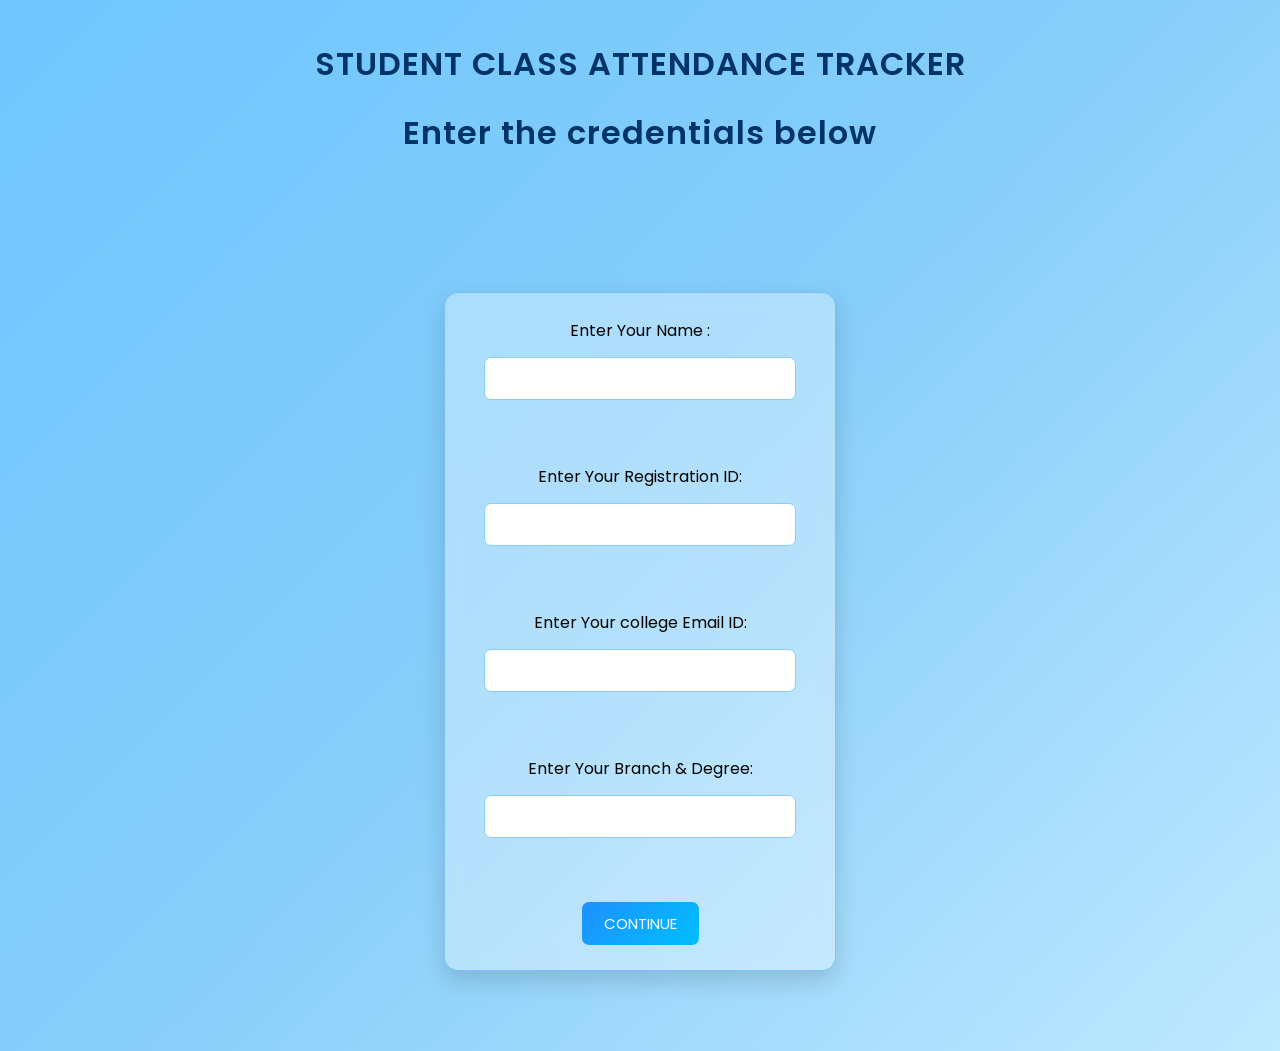
==== index.html @ 552b78e3 "Add files via upload" ====
<html>
    <head>
        <title>ATTENDENCE</title>
        <link rel = "stylesheet" href="styleForm.css">
        <link href="https://fonts.googleapis.com/css2?family=Poppins:wght@300;400;500;600&display=swap" rel="stylesheet">
        <center> <h1>STUDENT CLASS ATTENDANCE TRACKER</h1></center>
    </head>


    <body> <h1>Enter the credentials below </h1> <br> <br><br>


    <form>
        Enter Your Name :<input type="text"><br> <br>
        Enter Your Registration ID: <input type="text"><br> <br>
        Enter Your college Email ID: <input type="text"><br> <br>
        Enter Your Branch & Degree: <input type="text"><br> <br>
           
        <a href="C:\Users\VJTI-013\Desktop\81\log.html">
            <button type="button"> CONTINUE </button>
        </a>
       
    </form>
</body>
</html>
---- styleForm.css ----
body {
    background: linear-gradient(135deg, #6ec6ff, #87cefa, #bfe9ff);
    font-family: 'Poppins', sans-serif;
    text-align: center;
    margin: 0;
    padding: 40px 20px;
}


h1 {
    color: #003366;
    margin-bottom: 20px;
    letter-spacing: 1px;
    font-weight: 600;
}


form {
    background: rgba(255,255,255,0.35);
    backdrop-filter: blur(8px);
    margin: 40px auto;
    width: 340px;
    padding: 25px;
    border-radius: 14px;
    border: 1px solid rgba(30,144,255,0.4);
    box-shadow: 0 10px 25px rgba(0,0,0,0.15);
}


input, textarea {
    font-family: 'Poppins', sans-serif;
    display: block;
    margin: 14px auto;
    width: 92%;
    padding: 10px;
    border-radius: 7px;
    border: 1px solid #87cefa;
    font-size: 14px;
    transition: all 0.25s ease;
}

input:focus, textarea:focus {
    border-color: #1e90ff;
    box-shadow: 0 0 6px rgba(30,144,255,0.5);
    outline: none;
}


button {
    font-family: 'Poppins', sans-serif;
    background: linear-gradient(135deg, #1e90ff, #00bfff);
    color: white;
    border: none;
    border-radius: 7px;
    padding: 10px 22px;
    font-size: 15px;
    cursor: pointer;
    transition: all 0.3s ease;
}


button:hover {
    background: linear-gradient(135deg, #00bfff, #87cefa);
    transform: translateY(-2px) scale(1.05);
    color: #003366;
}
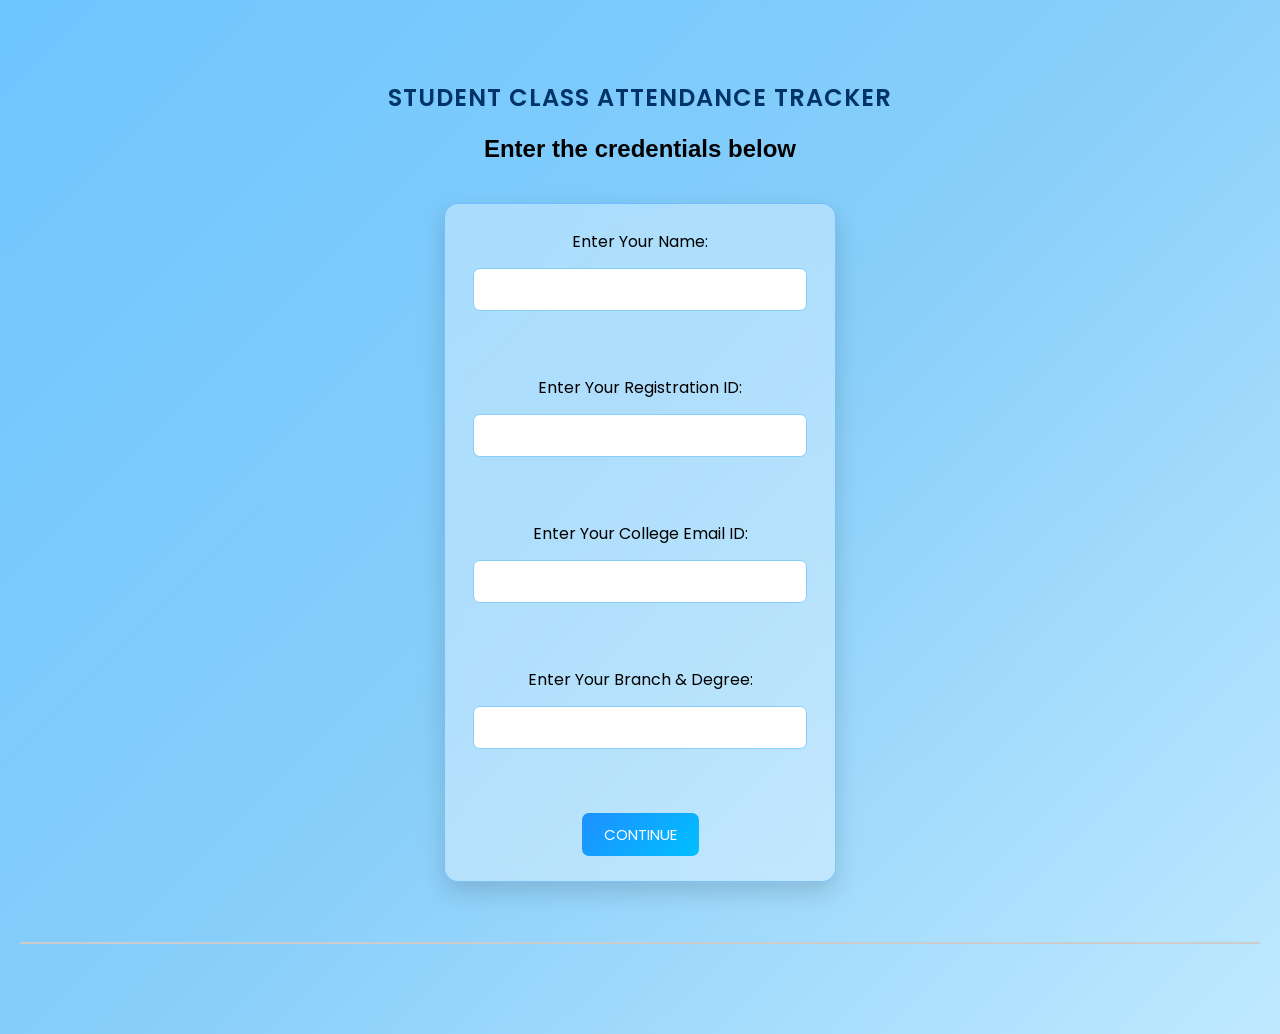
==== commit 13e9ac08: "Add files via upload" ====
--- a/index.html
+++ b/index.html
@@ -1,25 +1,178 @@
-<html>
-    <head>
-        <title>ATTENDENCE</title>
-        <link rel = "stylesheet" href="styleForm.css">
-        <link href="https://fonts.googleapis.com/css2?family=Poppins:wght@300;400;500;600&display=swap" rel="stylesheet">
-        <center> <h1>STUDENT CLASS ATTENDANCE TRACKER</h1></center>
-    </head>
+<!DOCTYPE html>
+<html lang="en">
+<head>
+    <meta charset="UTF-8">
+    <title>ATTENDANCE TRACKER</title>
+    <link rel="stylesheet" href="styleForm.css">
+    <link href="https://fonts.googleapis.com/css2?family=Poppins:wght@300;400;500;600&display=swap" rel="stylesheet">
+    <style>
+        /* Optional: minor spacing between sections */
+        section {
+            margin-bottom: 50px;
+            padding: 20px;
+            border-bottom: 2px solid #ccc;
+        }
+    </style>
+</head>
+<body>
 
+    <!-- ===== Section 1: Student Details ===== -->
+    <section id="details">
+        <center><h1>STUDENT CLASS ATTENDANCE TRACKER</h1></center>
+        <h2>Enter the credentials below</h2>
+        <form id="detailsForm">
+            Enter Your Name: <input type="text" id="student_name"><br><br>
+            Enter Your Registration ID: <input type="text" id="reg_id"><br><br>
+            Enter Your College Email ID: <input type="text" id="email"><br><br>
+            Enter Your Branch & Degree: <input type="text" id="branch"><br><br>
+            <button type="button" onclick="showLog()">CONTINUE</button>
+        </form>
+    </section>
 
-    <body> <h1>Enter the credentials below </h1> <br> <br><br>
+    <!-- ===== Section 2: Attendance Log ===== -->
+    <section id="log" style="display:none;">
+        <center><h1>ATTENDANCE LOG</h1>
+        <table>
+            <tr>
+                <th>SUBJECT</th>
+                <th>PRESENT</th>
+                <th>ABSENT</th>
+            </tr>
+            <tr>
+                <td>MATHS</td>
+                <td><input type="radio" name="math" value="present"></td>
+                <td><input type="radio" name="math" value="absent"></td>
+            </tr>
+            <tr>
+                <td>PHYSICS</td>
+                <td><input type="radio" name="physics" value="present"></td>
+                <td><input type="radio" name="physics" value="absent"></td>
+            </tr>
+            <tr>
+                <td>EG</td>
+                <td><input type="radio" name="eg" value="present"></td>
+                <td><input type="radio" name="eg" value="absent"></td>
+            </tr>
+            <tr>
+                <td>DS</td>
+                <td><input type="radio" name="ds" value="present"></td>
+                <td><input type="radio" name="ds" value="absent"></td>
+            </tr>
+            <tr>
+                <td>CO</td>
+                <td><input type="radio" name="co" value="present"></td>
+                <td><input type="radio" name="co" value="absent"></td>
+            </tr>
+            <tr>
+                <td>DTI</td>
+                <td><input type="radio" name="dti" value="present"></td>
+                <td><input type="radio" name="dti" value="absent"></td>
+            </tr>
+        </table>
+        <br>
+        <button type="button" onclick="showPercentage()">SAVE ATTENDENCE & CONTINUE</button>
+        
+        </center>
+    </section>
 
+    <!-- ===== Section 3: Attendance Percentage ===== -->
+    <section id="percentage" style="display:none;">
+        <h1>ATTENDANCE PERCENTAGE CALCULATOR</h1>
+        <center>
+        <table>
+            <tr>
+                <th>Subject</th>
+                <th>Total Classes</th>
+                <th>Attended</th>
+                <th>Attendance %</th>
+                <th>Status</th>
+            </tr>
+            <tr>
+                <td>MATHS</td>
+                <td><input type="number" id="total_maths" value="0"></td>
+                <td><input type="number" id="attended_maths" value="0"></td>
+                <td id="percent_maths">0%</td>
+                <td id="status_maths"></td>
+            </tr>
+            <tr>
+                <td>PHYSICS</td>
+                <td><input type="number" id="total_physics" value="0"></td>
+                <td><input type="number" id="attended_physics" value="0"></td>
+                <td id="percent_physics">0%</td>
+                <td id="status_physics"></td>
+            </tr>
+            <tr>
+                <td>EG</td>
+                <td><input type="number" id="total_eg" value="0"></td>
+                <td><input type="number" id="attended_eg" value="0"></td>
+                <td id="percent_eg">0%</td>
+                <td id="status_eg"></td>
+            </tr>
+            <tr>
+                <td>DS</td>
+                <td><input type="number" id="total_ds" value="0"></td>
+                <td><input type="number" id="attended_ds" value="0"></td>
+                <td id="percent_ds">0%</td>
+                <td id="status_ds"></td>
+            </tr>
+            <tr>
+                <td>CO</td>
+                <td><input type="number" id="total_co" value="0"></td>
+                <td><input type="number" id="attended_co" value="0"></td>
+                <td id="percent_co">0%</td>
+                <td id="status_co"></td>
+            </tr>
+            <tr>
+                <td>DTI</td>
+                <td><input type="number" id="total_dti" value="0"></td>
+                <td><input type="number" id="attended_dti" value="0"></td>
+                <td id="percent_dti">0%</td>
+                <td id="status_dti"></td>
+            </tr>
+        </table>
+        </center>
+        <br>
+        <button onclick="calculate()">Calculate Attendance</button>
+    </section>
 
-    <form>
-        Enter Your Name :<input type="text"><br> <br>
-        Enter Your Registration ID: <input type="text"><br> <br>
-        Enter Your college Email ID: <input type="text"><br> <br>
-        Enter Your Branch & Degree: <input type="text"><br> <br>
-           
-        <a href="C:\Users\VJTI-013\Desktop\81\log.html">
-            <button type="button"> CONTINUE </button>
-        </a>
-       
-    </form>
+    <!-- ===== JavaScript to Navigate Sections & Calculate ===== -->
+    <script>
+        function showLog() {
+            document.getElementById('details').style.display = 'none';
+            document.getElementById('log').style.display = 'block';
+        }
+
+        function showPercentage() {
+            document.getElementById('log').style.display = 'none';
+            document.getElementById('percentage').style.display = 'block';
+        }
+
+        function calculate() {
+            const subjects = ["maths","physics","eg","ds","co","dti"];
+            subjects.forEach(sub => {
+                let total = parseInt(document.getElementById("total_" + sub).value) || 0;
+                let attended = parseInt(document.getElementById("attended_" + sub).value) || 0;
+                let percent = total === 0 ? 0 : Math.round((attended / total) * 100);
+
+                let percentCell = document.getElementById("percent_" + sub);
+                let statusCell = document.getElementById("status_" + sub);
+
+                percentCell.innerText = percent + "%";
+
+                if (percent >= 75) {
+                    percentCell.className = "good";
+                    let skip = Math.floor((attended / 0.75) - total);
+                    statusCell.innerText = "Can skip " + skip + " classes";
+                    statusCell.className = "good";
+                } else {
+                    percentCell.className = "bad";
+                    let need = Math.ceil((0.75 * total - attended) / (1 - 0.75));
+                    statusCell.innerText = "Attend next " + need + " classes";
+                    statusCell.className = "bad";
+                }
+            });
+        }
+    </script>
+
 </body>
-</html>
+</html>
--- a/styleForm.css
+++ b/styleForm.css
@@ -6,14 +6,12 @@
     padding: 40px 20px;
 }
 
-
 h1 {
     color: #003366;
     margin-bottom: 20px;
     letter-spacing: 1px;
     font-weight: 600;
 }
-
 
 form {
     background: rgba(255,255,255,0.35);
@@ -25,7 +23,6 @@
     border: 1px solid rgba(30,144,255,0.4);
     box-shadow: 0 10px 25px rgba(0,0,0,0.15);
 }
-
 
 input, textarea {
     font-family: 'Poppins', sans-serif;
@@ -45,7 +42,6 @@
     outline: none;
 }
 
-
 button {
     font-family: 'Poppins', sans-serif;
     background: linear-gradient(135deg, #1e90ff, #00bfff);
@@ -58,9 +54,19 @@
     transition: all 0.3s ease;
 }
 
-
 button:hover {
     background: linear-gradient(135deg, #00bfff, #87cefa);
     transform: translateY(-2px) scale(1.05);
     color: #003366;
+}
+
+/* Added green/red text styles for attendance status */
+.good {
+    color: green;
+    font-weight: bold;
+}
+
+.bad {
+    color: red;
+    font-weight: bold;
 }
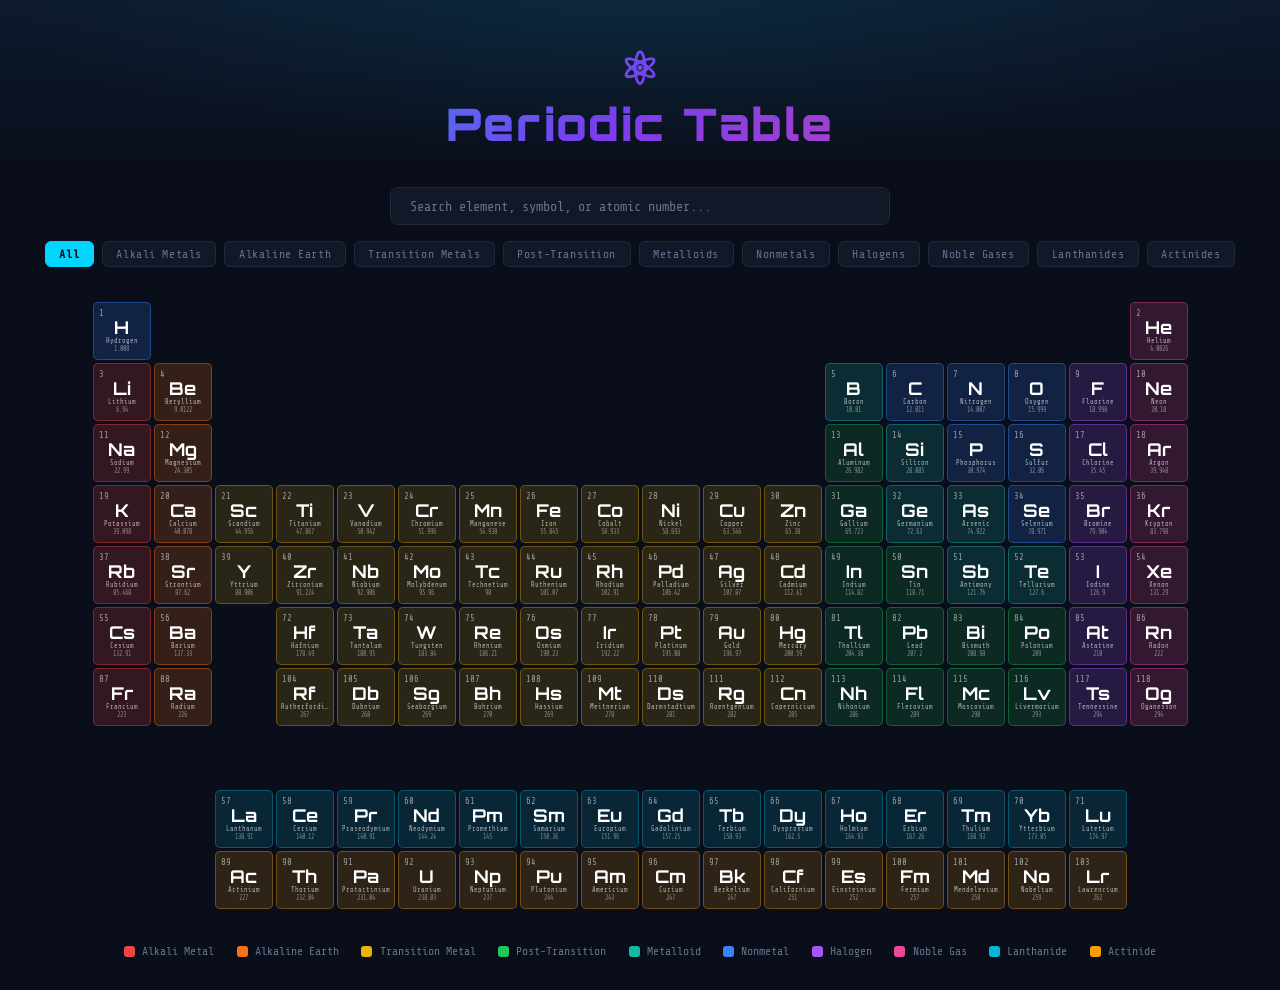
==== commit 1daeb09c: "Add files via upload" ====
--- a/index.html
+++ b/index.html
@@ -1,178 +1,73 @@
-<!DOCTYPE html>
-<html lang="en">
-<head>
-    <meta charset="UTF-8">
-    <title>ATTENDANCE TRACKER</title>
-    <link rel="stylesheet" href="styleForm.css">
-    <link href="https://fonts.googleapis.com/css2?family=Poppins:wght@300;400;500;600&display=swap" rel="stylesheet">
-    <style>
-        /* Optional: minor spacing between sections */
-        section {
-            margin-bottom: 50px;
-            padding: 20px;
-            border-bottom: 2px solid #ccc;
-        }
-    </style>
-</head>
-<body>
-
-    <!-- ===== Section 1: Student Details ===== -->
-    <section id="details">
-        <center><h1>STUDENT CLASS ATTENDANCE TRACKER</h1></center>
-        <h2>Enter the credentials below</h2>
-        <form id="detailsForm">
-            Enter Your Name: <input type="text" id="student_name"><br><br>
-            Enter Your Registration ID: <input type="text" id="reg_id"><br><br>
-            Enter Your College Email ID: <input type="text" id="email"><br><br>
-            Enter Your Branch & Degree: <input type="text" id="branch"><br><br>
-            <button type="button" onclick="showLog()">CONTINUE</button>
-        </form>
-    </section>
-
-    <!-- ===== Section 2: Attendance Log ===== -->
-    <section id="log" style="display:none;">
-        <center><h1>ATTENDANCE LOG</h1>
-        <table>
-            <tr>
-                <th>SUBJECT</th>
-                <th>PRESENT</th>
-                <th>ABSENT</th>
-            </tr>
-            <tr>
-                <td>MATHS</td>
-                <td><input type="radio" name="math" value="present"></td>
-                <td><input type="radio" name="math" value="absent"></td>
-            </tr>
-            <tr>
-                <td>PHYSICS</td>
-                <td><input type="radio" name="physics" value="present"></td>
-                <td><input type="radio" name="physics" value="absent"></td>
-            </tr>
-            <tr>
-                <td>EG</td>
-                <td><input type="radio" name="eg" value="present"></td>
-                <td><input type="radio" name="eg" value="absent"></td>
-            </tr>
-            <tr>
-                <td>DS</td>
-                <td><input type="radio" name="ds" value="present"></td>
-                <td><input type="radio" name="ds" value="absent"></td>
-            </tr>
-            <tr>
-                <td>CO</td>
-                <td><input type="radio" name="co" value="present"></td>
-                <td><input type="radio" name="co" value="absent"></td>
-            </tr>
-            <tr>
-                <td>DTI</td>
-                <td><input type="radio" name="dti" value="present"></td>
-                <td><input type="radio" name="dti" value="absent"></td>
-            </tr>
-        </table>
-        <br>
-        <button type="button" onclick="showPercentage()">SAVE ATTENDENCE & CONTINUE</button>
-        
-        </center>
-    </section>
-
-    <!-- ===== Section 3: Attendance Percentage ===== -->
-    <section id="percentage" style="display:none;">
-        <h1>ATTENDANCE PERCENTAGE CALCULATOR</h1>
-        <center>
-        <table>
-            <tr>
-                <th>Subject</th>
-                <th>Total Classes</th>
-                <th>Attended</th>
-                <th>Attendance %</th>
-                <th>Status</th>
-            </tr>
-            <tr>
-                <td>MATHS</td>
-                <td><input type="number" id="total_maths" value="0"></td>
-                <td><input type="number" id="attended_maths" value="0"></td>
-                <td id="percent_maths">0%</td>
-                <td id="status_maths"></td>
-            </tr>
-            <tr>
-                <td>PHYSICS</td>
-                <td><input type="number" id="total_physics" value="0"></td>
-                <td><input type="number" id="attended_physics" value="0"></td>
-                <td id="percent_physics">0%</td>
-                <td id="status_physics"></td>
-            </tr>
-            <tr>
-                <td>EG</td>
-                <td><input type="number" id="total_eg" value="0"></td>
-                <td><input type="number" id="attended_eg" value="0"></td>
-                <td id="percent_eg">0%</td>
-                <td id="status_eg"></td>
-            </tr>
-            <tr>
-                <td>DS</td>
-                <td><input type="number" id="total_ds" value="0"></td>
-                <td><input type="number" id="attended_ds" value="0"></td>
-                <td id="percent_ds">0%</td>
-                <td id="status_ds"></td>
-            </tr>
-            <tr>
-                <td>CO</td>
-                <td><input type="number" id="total_co" value="0"></td>
-                <td><input type="number" id="attended_co" value="0"></td>
-                <td id="percent_co">0%</td>
-                <td id="status_co"></td>
-            </tr>
-            <tr>
-                <td>DTI</td>
-                <td><input type="number" id="total_dti" value="0"></td>
-                <td><input type="number" id="attended_dti" value="0"></td>
-                <td id="percent_dti">0%</td>
-                <td id="status_dti"></td>
-            </tr>
-        </table>
-        </center>
-        <br>
-        <button onclick="calculate()">Calculate Attendance</button>
-    </section>
-
-    <!-- ===== JavaScript to Navigate Sections & Calculate ===== -->
-    <script>
-        function showLog() {
-            document.getElementById('details').style.display = 'none';
-            document.getElementById('log').style.display = 'block';
-        }
-
-        function showPercentage() {
-            document.getElementById('log').style.display = 'none';
-            document.getElementById('percentage').style.display = 'block';
-        }
-
-        function calculate() {
-            const subjects = ["maths","physics","eg","ds","co","dti"];
-            subjects.forEach(sub => {
-                let total = parseInt(document.getElementById("total_" + sub).value) || 0;
-                let attended = parseInt(document.getElementById("attended_" + sub).value) || 0;
-                let percent = total === 0 ? 0 : Math.round((attended / total) * 100);
-
-                let percentCell = document.getElementById("percent_" + sub);
-                let statusCell = document.getElementById("status_" + sub);
-
-                percentCell.innerText = percent + "%";
-
-                if (percent >= 75) {
-                    percentCell.className = "good";
-                    let skip = Math.floor((attended / 0.75) - total);
-                    statusCell.innerText = "Can skip " + skip + " classes";
-                    statusCell.className = "good";
-                } else {
-                    percentCell.className = "bad";
-                    let need = Math.ceil((0.75 * total - attended) / (1 - 0.75));
-                    statusCell.innerText = "Attend next " + need + " classes";
-                    statusCell.className = "bad";
-                }
-            });
-        }
-    </script>
-
-</body>
-</html>+<!DOCTYPE html>
+<html lang="en">
+<head>
+  <meta charset="UTF-8" />
+  <meta name="viewport" content="width=device-width, initial-scale=1.0"/>
+  <title>Interactive Periodic Table of Elements</title>
+  <link rel="stylesheet" href="styles.css" />
+  <link href="https://fonts.googleapis.com/css2?family=Orbitron:wght@400;700;900&family=Share+Tech+Mono&display=swap" rel="stylesheet"/>
+</head>
+<body>
+
+  <header>
+    <h1>⚛ <center>Periodic Table</center> </h1>
+    
+  </header>
+
+  <div class="controls">
+    <input type="text" id="searchInput" placeholder="Search element, symbol, or atomic number..." />
+    <div class="filter-buttons">
+      <button class="filter-btn active" data-filter="all">All</button>
+      <button class="filter-btn" data-filter="alkali-metal">Alkali Metals</button>
+      <button class="filter-btn" data-filter="alkaline-earth">Alkaline Earth</button>
+      <button class="filter-btn" data-filter="transition-metal">Transition Metals</button>
+      <button class="filter-btn" data-filter="post-transition">Post-Transition</button>
+      <button class="filter-btn" data-filter="metalloid">Metalloids</button>
+      <button class="filter-btn" data-filter="nonmetal">Nonmetals</button>
+      <button class="filter-btn" data-filter="halogen">Halogens</button>
+      <button class="filter-btn" data-filter="noble-gas">Noble Gases</button>
+      <button class="filter-btn" data-filter="lanthanide">Lanthanides</button>
+      <button class="filter-btn" data-filter="actinide">Actinides</button>
+    </div>
+  </div>
+
+  <div class="table-wrapper">
+    <div class="periodic-grid" id="periodicGrid"></div>
+  </div>
+
+  <div class="legend">
+    <div class="legend-item"><span class="dot alkali-metal"></span>Alkali Metal</div>
+    <div class="legend-item"><span class="dot alkaline-earth"></span>Alkaline Earth</div>
+    <div class="legend-item"><span class="dot transition-metal"></span>Transition Metal</div>
+    <div class="legend-item"><span class="dot post-transition"></span>Post-Transition</div>
+    <div class="legend-item"><span class="dot metalloid"></span>Metalloid</div>
+    <div class="legend-item"><span class="dot nonmetal"></span>Nonmetal</div>
+    <div class="legend-item"><span class="dot halogen"></span>Halogen</div>
+    <div class="legend-item"><span class="dot noble-gas"></span>Noble Gas</div>
+    <div class="legend-item"><span class="dot lanthanide"></span>Lanthanide</div>
+    <div class="legend-item"><span class="dot actinide"></span>Actinide</div>
+  </div>
+
+  <!-- Modal -->
+  <div class="modal-overlay" id="modalOverlay">
+    <div class="modal" id="modal">
+      <button class="modal-close" id="modalClose">✕</button>
+      <div class="modal-header">
+        <div class="modal-number" id="modalNumber"></div>
+        <div class="modal-symbol" id="modalSymbol"></div>
+        <div class="modal-name" id="modalName"></div>
+      </div>
+      <div class="modal-body">
+        <div class="modal-row"><span>Category</span><strong id="modalCategory"></strong></div>
+        <div class="modal-row"><span>Atomic Mass</span><strong id="modalMass"></strong></div>
+        <div class="modal-row"><span>Period</span><strong id="modalPeriod"></strong></div>
+        <div class="modal-row"><span>Group</span><strong id="modalGroup"></strong></div>
+        <div class="modal-row"><span>Electron Config</span><strong id="modalConfig"></strong></div>
+        <div class="modal-row"><span>State at Room Temp</span><strong id="modalState"></strong></div>
+      </div>
+    </div>
+  </div>
+
+  <script src="script.js"></script>
+</body>
+</html>
--- a/styles.css
+++ b/styles.css
@@ -0,0 +1,383 @@
+/* ===== RESET & ROOT ===== */
+*, *::before, *::after { box-sizing: border-box; margin: 0; padding: 0; }
+
+:root {
+  --bg: #0a0e1a;
+  --surface: #111827;
+  --border: #1e2a3a;
+  --text: #e2e8f0;
+  --text-muted: #64748b;
+  --accent: #00d4ff;
+  --accent2: #7c3aed;
+
+  --alkali-metal:     #ef4444;
+  --alkaline-earth:   #f97316;
+  --transition-metal: #eab308;
+  --post-transition:  #22c55e;
+  --metalloid:        #14b8a6;
+  --nonmetal:         #3b82f6;
+  --halogen:          #a855f7;
+  --noble-gas:        #ec4899;
+  --lanthanide:       #06b6d4;
+  --actinide:         #f59e0b;
+  --unknown:          #475569;
+}
+
+html { scroll-behavior: smooth; }
+
+body {
+  background: var(--bg);
+  color: var(--text);
+  font-family: 'Share Tech Mono', monospace;
+  min-height: 100vh;
+  overflow-x: auto;
+}
+
+/* ===== HEADER ===== */
+header {
+  text-align: center;
+  padding: 2.5rem 1rem 1rem;
+  background: linear-gradient(180deg, #0d1a2e 0%, transparent 100%);
+  position: relative;
+}
+
+header::before {
+  content: '';
+  position: absolute;
+  inset: 0;
+  background: radial-gradient(ellipse at 50% 0%, rgba(0,212,255,0.08) 0%, transparent 70%);
+  pointer-events: none;
+}
+
+h1 {
+  font-family: 'Orbitron', sans-serif;
+  font-size: clamp(1.4rem, 4vw, 2.8rem);
+  font-weight: 900;
+  letter-spacing: 0.05em;
+  background: linear-gradient(135deg, #00d4ff, #7c3aed, #ec4899);
+  -webkit-background-clip: text;
+  -webkit-text-fill-color: transparent;
+  background-clip: text;
+  text-shadow: none;
+}
+
+.subtitle {
+  color: var(--text-muted);
+  font-size: 0.8rem;
+  margin-top: 0.5rem;
+  letter-spacing: 0.1em;
+}
+
+/* ===== CONTROLS ===== */
+.controls {
+  display: flex;
+  flex-direction: column;
+  align-items: center;
+  gap: 1rem;
+  padding: 1.2rem 1rem;
+}
+
+#searchInput {
+  background: var(--surface);
+  border: 1px solid var(--border);
+  border-radius: 8px;
+  color: var(--text);
+  font-family: 'Share Tech Mono', monospace;
+  font-size: 0.85rem;
+  padding: 0.65rem 1.2rem;
+  width: min(500px, 90vw);
+  outline: none;
+  transition: border-color 0.2s, box-shadow 0.2s;
+}
+#searchInput:focus {
+  border-color: var(--accent);
+  box-shadow: 0 0 0 3px rgba(0,212,255,0.12);
+}
+#searchInput::placeholder { color: var(--text-muted); }
+
+.filter-buttons {
+  display: flex;
+  flex-wrap: wrap;
+  gap: 0.5rem;
+  justify-content: center;
+}
+
+.filter-btn {
+  background: var(--surface);
+  border: 1px solid var(--border);
+  border-radius: 6px;
+  color: var(--text-muted);
+  cursor: pointer;
+  font-family: 'Share Tech Mono', monospace;
+  font-size: 0.72rem;
+  letter-spacing: 0.05em;
+  padding: 0.35rem 0.85rem;
+  transition: all 0.2s;
+}
+.filter-btn:hover { border-color: var(--accent); color: var(--accent); }
+.filter-btn.active { background: var(--accent); border-color: var(--accent); color: #0a0e1a; font-weight: 700; }
+
+/* ===== PERIODIC GRID ===== */
+.table-wrapper {
+  overflow-x: auto;
+  padding: 1rem 0.5rem 0;
+}
+
+.periodic-grid {
+  display: grid;
+  grid-template-columns: repeat(18, minmax(52px, 58px));
+  grid-template-rows: repeat(10, minmax(52px, 58px));
+  gap: 3px;
+  width: max-content;
+  margin: 0 auto;
+  padding-bottom: 1rem;
+}
+
+/* ===== ELEMENT CELLS ===== */
+.element {
+  position: relative;
+  border-radius: 5px;
+  cursor: pointer;
+  display: flex;
+  flex-direction: column;
+  align-items: center;
+  justify-content: center;
+  padding: 3px 2px;
+  border: 1px solid rgba(255,255,255,0.07);
+  transition: transform 0.18s ease, box-shadow 0.18s ease, opacity 0.25s;
+  animation: fadeIn 0.4s ease both;
+  overflow: visible;
+}
+
+@keyframes fadeIn {
+  from { opacity: 0; transform: scale(0.85); }
+  to   { opacity: 1; transform: scale(1); }
+}
+
+.element:hover {
+  transform: scale(1.22) translateZ(0);
+  z-index: 10;
+  box-shadow: 0 0 18px rgba(0,212,255,0.35);
+}
+
+.element.dimmed {
+  opacity: 0.12;
+  transform: scale(0.95);
+}
+
+.element.highlighted {
+  opacity: 1;
+  box-shadow: 0 0 14px rgba(0,212,255,0.5);
+  border-color: var(--accent) !important;
+}
+
+.el-number {
+  font-size: 0.55rem;
+  color: rgba(255,255,255,0.55);
+  line-height: 1;
+  align-self: flex-start;
+  padding-left: 3px;
+}
+
+.el-symbol {
+  font-family: 'Orbitron', sans-serif;
+  font-size: 1.1rem;
+  font-weight: 700;
+  line-height: 1.1;
+  color: #fff;
+}
+
+.el-name {
+  font-size: 0.42rem;
+  color: rgba(255,255,255,0.65);
+  text-align: center;
+  line-height: 1.2;
+  white-space: nowrap;
+  overflow: hidden;
+  text-overflow: ellipsis;
+  max-width: 100%;
+  padding: 0 2px;
+}
+
+.el-mass {
+  font-size: 0.4rem;
+  color: rgba(255,255,255,0.45);
+}
+
+/* ===== CATEGORY COLORS ===== */
+.element.alkali-metal    { background: rgba(239,68,68,0.18);    border-color: rgba(239,68,68,0.4); }
+.element.alkaline-earth  { background: rgba(249,115,22,0.18);   border-color: rgba(249,115,22,0.4); }
+.element.transition-metal{ background: rgba(234,179,8,0.14);    border-color: rgba(234,179,8,0.35); }
+.element.post-transition { background: rgba(34,197,94,0.15);    border-color: rgba(34,197,94,0.35); }
+.element.metalloid       { background: rgba(20,184,166,0.18);   border-color: rgba(20,184,166,0.4); }
+.element.nonmetal        { background: rgba(59,130,246,0.18);   border-color: rgba(59,130,246,0.4); }
+.element.halogen         { background: rgba(168,85,247,0.18);   border-color: rgba(168,85,247,0.4); }
+.element.noble-gas       { background: rgba(236,72,153,0.18);   border-color: rgba(236,72,153,0.4); }
+.element.lanthanide      { background: rgba(6,182,212,0.15);    border-color: rgba(6,182,212,0.35); }
+.element.actinide        { background: rgba(245,158,11,0.15);   border-color: rgba(245,158,11,0.35); }
+.element.unknown         { background: rgba(71,85,105,0.18);    border-color: rgba(71,85,105,0.4); }
+
+/* ===== TOOLTIP ===== */
+.element::after {
+  content: attr(data-mass);
+  position: absolute;
+  bottom: calc(100% + 6px);
+  left: 50%;
+  transform: translateX(-50%);
+  background: #1e2a3a;
+  border: 1px solid var(--accent);
+  border-radius: 5px;
+  color: var(--accent);
+  font-size: 0.62rem;
+  padding: 3px 8px;
+  white-space: nowrap;
+  pointer-events: none;
+  opacity: 0;
+  transition: opacity 0.15s;
+  z-index: 100;
+}
+
+.element:hover::after { opacity: 1; }
+
+/* Period-8 separator rows (lanthanide/actinide gap labels) */
+.gap-label {
+  grid-column: 3 / 4;
+  display: flex;
+  align-items: center;
+  justify-content: center;
+  font-size: 0.65rem;
+  color: var(--text-muted);
+  letter-spacing: 0.05em;
+}
+
+/* ===== LEGEND ===== */
+.legend {
+  display: flex;
+  flex-wrap: wrap;
+  justify-content: center;
+  gap: 0.6rem 1.4rem;
+  padding: 1.2rem 1rem 2rem;
+}
+
+.legend-item {
+  display: flex;
+  align-items: center;
+  gap: 0.45rem;
+  font-size: 0.72rem;
+  color: var(--text-muted);
+}
+
+.dot {
+  width: 11px; height: 11px;
+  border-radius: 3px;
+  display: inline-block;
+}
+
+.dot.alkali-metal    { background: var(--alkali-metal); }
+.dot.alkaline-earth  { background: var(--alkaline-earth); }
+.dot.transition-metal{ background: var(--transition-metal); }
+.dot.post-transition { background: var(--post-transition); }
+.dot.metalloid       { background: var(--metalloid); }
+.dot.nonmetal        { background: var(--nonmetal); }
+.dot.halogen         { background: var(--halogen); }
+.dot.noble-gas       { background: var(--noble-gas); }
+.dot.lanthanide      { background: var(--lanthanide); }
+.dot.actinide        { background: var(--actinide); }
+
+/* ===== MODAL ===== */
+.modal-overlay {
+  position: fixed;
+  inset: 0;
+  background: rgba(0,0,0,0.7);
+  backdrop-filter: blur(4px);
+  display: flex;
+  align-items: center;
+  justify-content: center;
+  z-index: 1000;
+  opacity: 0;
+  pointer-events: none;
+  transition: opacity 0.25s;
+}
+
+.modal-overlay.open {
+  opacity: 1;
+  pointer-events: all;
+}
+
+.modal {
+  background: #111827;
+  border: 1px solid var(--accent);
+  border-radius: 14px;
+  padding: 2rem;
+  width: min(420px, 92vw);
+  position: relative;
+  box-shadow: 0 0 40px rgba(0,212,255,0.2);
+  transform: scale(0.9);
+  transition: transform 0.25s;
+}
+
+.modal-overlay.open .modal { transform: scale(1); }
+
+.modal-close {
+  position: absolute;
+  top: 1rem; right: 1rem;
+  background: none;
+  border: 1px solid var(--border);
+  border-radius: 6px;
+  color: var(--text-muted);
+  cursor: pointer;
+  font-size: 0.85rem;
+  padding: 0.25rem 0.55rem;
+  transition: all 0.2s;
+}
+.modal-close:hover { border-color: var(--accent); color: var(--accent); }
+
+.modal-header {
+  text-align: center;
+  margin-bottom: 1.5rem;
+}
+
+.modal-number {
+  font-size: 0.8rem;
+  color: var(--text-muted);
+  margin-bottom: 0.2rem;
+}
+
+.modal-symbol {
+  font-family: 'Orbitron', sans-serif;
+  font-size: 3.5rem;
+  font-weight: 900;
+  background: linear-gradient(135deg, var(--accent), var(--accent2));
+  -webkit-background-clip: text;
+  -webkit-text-fill-color: transparent;
+  background-clip: text;
+  line-height: 1;
+}
+
+.modal-name {
+  font-size: 1.1rem;
+  color: var(--text);
+  margin-top: 0.4rem;
+  font-family: 'Orbitron', sans-serif;
+  letter-spacing: 0.08em;
+}
+
+.modal-body { display: flex; flex-direction: column; gap: 0.7rem; }
+
+.modal-row {
+  display: flex;
+  justify-content: space-between;
+  align-items: center;
+  border-bottom: 1px solid var(--border);
+  padding-bottom: 0.5rem;
+  font-size: 0.8rem;
+}
+
+.modal-row span { color: var(--text-muted); }
+.modal-row strong { color: var(--text); text-align: right; max-width: 60%; }
+
+/* ===== SCROLLBAR ===== */
+::-webkit-scrollbar { height: 6px; width: 6px; }
+::-webkit-scrollbar-track { background: var(--bg); }
+::-webkit-scrollbar-thumb { background: var(--border); border-radius: 3px; }
+::-webkit-scrollbar-thumb:hover { background: var(--accent); }
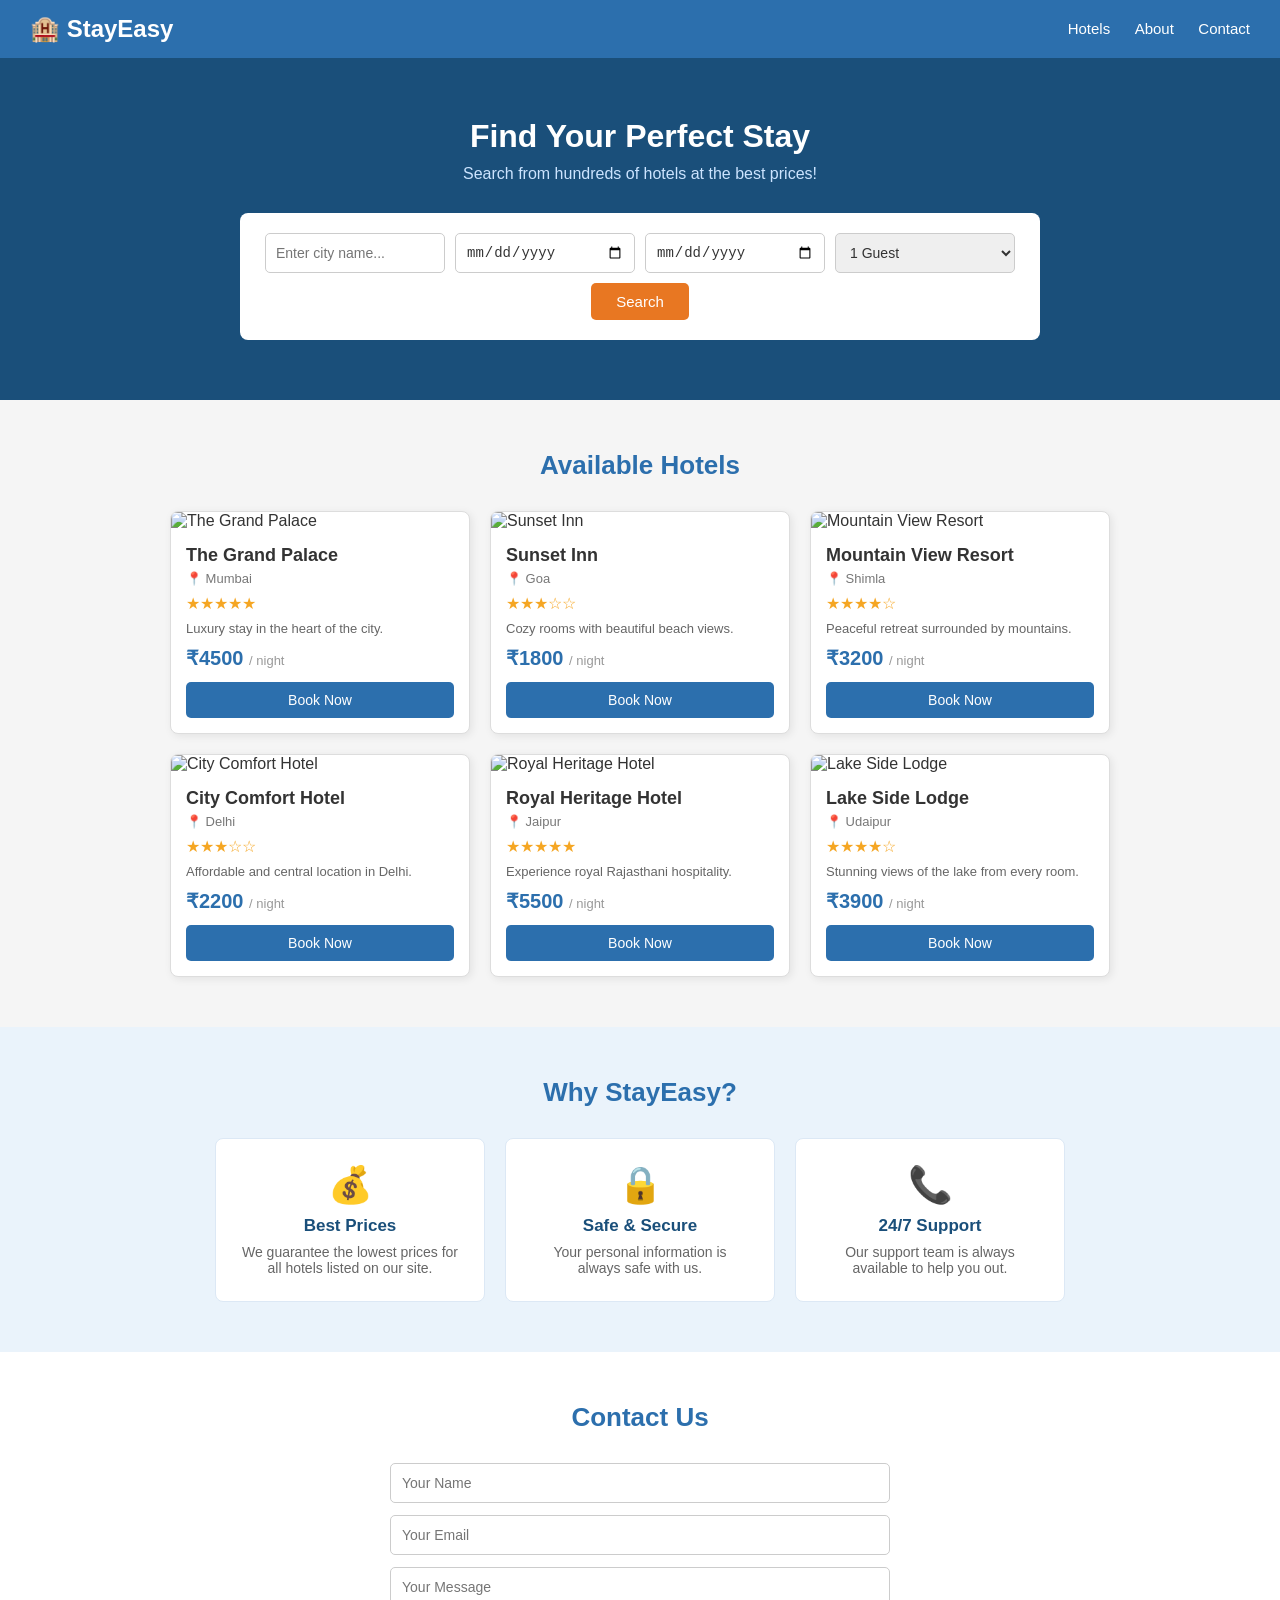
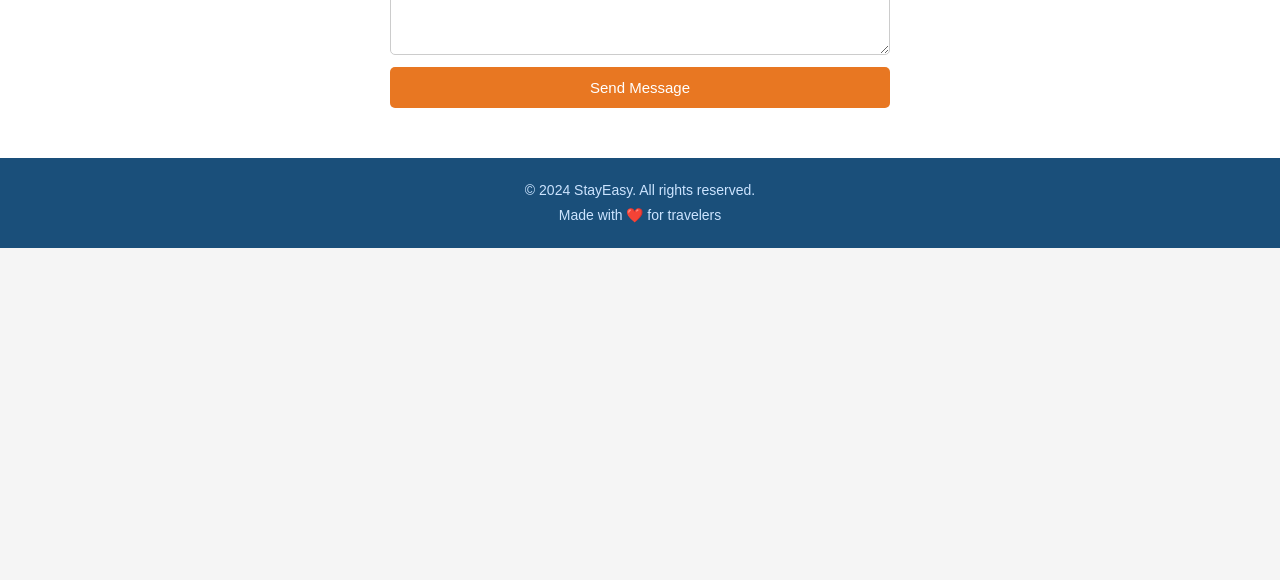
==== commit d04e09d2: "Add files via upload" ====
--- a/index.html
+++ b/index.html
@@ -3,69 +3,119 @@
 <head>
   <meta charset="UTF-8" />
   <meta name="viewport" content="width=device-width, initial-scale=1.0"/>
-  <title>Interactive Periodic Table of Elements</title>
-  <link rel="stylesheet" href="styles.css" />
-  <link href="https://fonts.googleapis.com/css2?family=Orbitron:wght@400;700;900&family=Share+Tech+Mono&display=swap" rel="stylesheet"/>
+  <title>StayEasy Hotel Booking</title>
+  <link rel="stylesheet" href="style.css" />
 </head>
 <body>
 
-  <header>
-    <h1>⚛ <center>Periodic Table</center> </h1>
-    
-  </header>
-
-  <div class="controls">
-    <input type="text" id="searchInput" placeholder="Search element, symbol, or atomic number..." />
-    <div class="filter-buttons">
-      <button class="filter-btn active" data-filter="all">All</button>
-      <button class="filter-btn" data-filter="alkali-metal">Alkali Metals</button>
-      <button class="filter-btn" data-filter="alkaline-earth">Alkaline Earth</button>
-      <button class="filter-btn" data-filter="transition-metal">Transition Metals</button>
-      <button class="filter-btn" data-filter="post-transition">Post-Transition</button>
-      <button class="filter-btn" data-filter="metalloid">Metalloids</button>
-      <button class="filter-btn" data-filter="nonmetal">Nonmetals</button>
-      <button class="filter-btn" data-filter="halogen">Halogens</button>
-      <button class="filter-btn" data-filter="noble-gas">Noble Gases</button>
-      <button class="filter-btn" data-filter="lanthanide">Lanthanides</button>
-      <button class="filter-btn" data-filter="actinide">Actinides</button>
+  <!-- NAVBAR -->
+  <div class="navbar">
+    <h1>🏨 StayEasy</h1>
+    <div class="nav-links">
+      <a href="#hotels">Hotels</a>
+      <a href="#about">About</a>
+      <a href="#contact">Contact</a>
     </div>
   </div>
 
-  <div class="table-wrapper">
-    <div class="periodic-grid" id="periodicGrid"></div>
+  <!-- HERO SECTION -->
+  <div class="hero">
+    <h2>Find Your Perfect Stay</h2>
+    <p>Search from hundreds of hotels at the best prices!</p>
+
+    <div class="search-box">
+      <input type="text" id="cityInput" placeholder="Enter city name..." />
+      <input type="date" id="checkIn" />
+      <input type="date" id="checkOut" />
+      <select id="guests">
+        <option value="1">1 Guest</option>
+        <option value="2">2 Guests</option>
+        <option value="3">3 Guests</option>
+        <option value="4">4 Guests</option>
+      </select>
+      <button onclick="searchHotels()">Search</button>
+    </div>
   </div>
 
-  <div class="legend">
-    <div class="legend-item"><span class="dot alkali-metal"></span>Alkali Metal</div>
-    <div class="legend-item"><span class="dot alkaline-earth"></span>Alkaline Earth</div>
-    <div class="legend-item"><span class="dot transition-metal"></span>Transition Metal</div>
-    <div class="legend-item"><span class="dot post-transition"></span>Post-Transition</div>
-    <div class="legend-item"><span class="dot metalloid"></span>Metalloid</div>
-    <div class="legend-item"><span class="dot nonmetal"></span>Nonmetal</div>
-    <div class="legend-item"><span class="dot halogen"></span>Halogen</div>
-    <div class="legend-item"><span class="dot noble-gas"></span>Noble Gas</div>
-    <div class="legend-item"><span class="dot lanthanide"></span>Lanthanide</div>
-    <div class="legend-item"><span class="dot actinide"></span>Actinide</div>
+  <!-- HOTEL LISTING SECTION -->
+  <div id="hotels" class="section">
+    <h2 class="section-title">Available Hotels</h2>
+    <div class="hotel-grid" id="hotelGrid">
+      <!-- Hotels loaded by JS -->
+    </div>
   </div>
 
-  <!-- Modal -->
-  <div class="modal-overlay" id="modalOverlay">
-    <div class="modal" id="modal">
-      <button class="modal-close" id="modalClose">✕</button>
-      <div class="modal-header">
-        <div class="modal-number" id="modalNumber"></div>
-        <div class="modal-symbol" id="modalSymbol"></div>
-        <div class="modal-name" id="modalName"></div>
-      </div>
-      <div class="modal-body">
-        <div class="modal-row"><span>Category</span><strong id="modalCategory"></strong></div>
-        <div class="modal-row"><span>Atomic Mass</span><strong id="modalMass"></strong></div>
-        <div class="modal-row"><span>Period</span><strong id="modalPeriod"></strong></div>
-        <div class="modal-row"><span>Group</span><strong id="modalGroup"></strong></div>
-        <div class="modal-row"><span>Electron Config</span><strong id="modalConfig"></strong></div>
-        <div class="modal-row"><span>State at Room Temp</span><strong id="modalState"></strong></div>
+  <!-- BOOKING MODAL -->
+  <div id="bookingModal" class="modal" style="display:none;">
+    <div class="modal-box">
+      <h3>Book Your Room</h3>
+      <p id="modalHotelName"></p>
+
+      <label>Your Name:</label>
+      <input type="text" id="bookingName" placeholder="Full name" />
+
+      <label>Email:</label>
+      <input type="email" id="bookingEmail" placeholder="email@example.com" />
+
+      <label>Phone:</label>
+      <input type="text" id="bookingPhone" placeholder="Phone number" />
+
+      <label>Room Type:</label>
+      <select id="roomType">
+        <option>Standard Room</option>
+        <option>Deluxe Room</option>
+        <option>Suite</option>
+      </select>
+
+      <div class="modal-btns">
+        <button onclick="confirmBooking()">Confirm Booking</button>
+        <button class="cancel-btn" onclick="closeModal()">Cancel</button>
       </div>
     </div>
+  </div>
+
+  <!-- SUCCESS MESSAGE -->
+  <div id="successMsg" class="success-msg" style="display:none;">
+    ✅ Booking confirmed! Check your email for details.
+  </div>
+
+  <!-- ABOUT SECTION -->
+  <div id="about" class="section about-section">
+    <h2 class="section-title">Why StayEasy?</h2>
+    <div class="features">
+      <div class="feature-card">
+        <div class="feature-icon">💰</div>
+        <h4>Best Prices</h4>
+        <p>We guarantee the lowest prices for all hotels listed on our site.</p>
+      </div>
+      <div class="feature-card">
+        <div class="feature-icon">🔒</div>
+        <h4>Safe & Secure</h4>
+        <p>Your personal information is always safe with us.</p>
+      </div>
+      <div class="feature-card">
+        <div class="feature-icon">📞</div>
+        <h4>24/7 Support</h4>
+        <p>Our support team is always available to help you out.</p>
+      </div>
+    </div>
+  </div>
+
+  <!-- CONTACT SECTION -->
+  <div id="contact" class="section contact-section">
+    <h2 class="section-title">Contact Us</h2>
+    <div class="contact-form">
+      <input type="text" placeholder="Your Name" />
+      <input type="email" placeholder="Your Email" />
+      <textarea placeholder="Your Message" rows="4"></textarea>
+      <button onclick="sendMessage()">Send Message</button>
+    </div>
+  </div>
+
+  <!-- FOOTER -->
+  <div class="footer">
+    <p>© 2024 StayEasy. All rights reserved.</p>
+    <p>Made with ❤️ for travelers</p>
   </div>
 
   <script src="script.js"></script>
--- a/style.css
+++ b/style.css
@@ -0,0 +1,365 @@
+/* Basic Reset */
+* {
+  margin: 0;
+  padding: 0;
+  box-sizing: border-box;
+}
+
+body {
+  font-family: Arial, sans-serif;
+  background-color: #f5f5f5;
+  color: #333;
+}
+
+/* NAVBAR */
+.navbar {
+  background-color: #2c6fad;
+  color: white;
+  padding: 15px 30px;
+  display: flex;
+  justify-content: space-between;
+  align-items: center;
+}
+
+.navbar h1 {
+  font-size: 24px;
+}
+
+.nav-links a {
+  color: white;
+  text-decoration: none;
+  margin-left: 20px;
+  font-size: 15px;
+}
+
+.nav-links a:hover {
+  text-decoration: underline;
+}
+
+/* HERO */
+.hero {
+  background-color: #1a4f7a;
+  color: white;
+  text-align: center;
+  padding: 60px 20px;
+}
+
+.hero h2 {
+  font-size: 32px;
+  margin-bottom: 10px;
+}
+
+.hero p {
+  font-size: 16px;
+  margin-bottom: 30px;
+  color: #cce4ff;
+}
+
+/* SEARCH BOX */
+.search-box {
+  background-color: white;
+  padding: 20px;
+  border-radius: 8px;
+  display: flex;
+  flex-wrap: wrap;
+  gap: 10px;
+  justify-content: center;
+  max-width: 800px;
+  margin: 0 auto;
+}
+
+.search-box input,
+.search-box select {
+  padding: 10px;
+  border: 1px solid #ccc;
+  border-radius: 5px;
+  font-size: 14px;
+  width: 180px;
+  color: #333;
+}
+
+.search-box button {
+  padding: 10px 25px;
+  background-color: #e87722;
+  color: white;
+  border: none;
+  border-radius: 5px;
+  font-size: 15px;
+  cursor: pointer;
+}
+
+.search-box button:hover {
+  background-color: #cc6211;
+}
+
+/* SECTION */
+.section {
+  padding: 50px 30px;
+  max-width: 1100px;
+  margin: 0 auto;
+}
+
+.section-title {
+  text-align: center;
+  font-size: 26px;
+  margin-bottom: 30px;
+  color: #2c6fad;
+}
+
+/* HOTEL GRID */
+.hotel-grid {
+  display: flex;
+  flex-wrap: wrap;
+  gap: 20px;
+  justify-content: center;
+}
+
+.hotel-card {
+  background-color: white;
+  border: 1px solid #ddd;
+  border-radius: 8px;
+  width: 300px;
+  overflow: hidden;
+  box-shadow: 2px 2px 8px rgba(0,0,0,0.08);
+}
+
+.hotel-card img {
+  width: 100%;
+  height: 180px;
+  object-fit: cover;
+}
+
+.hotel-info {
+  padding: 15px;
+}
+
+.hotel-info h3 {
+  font-size: 18px;
+  margin-bottom: 5px;
+}
+
+.hotel-info .location {
+  font-size: 13px;
+  color: #777;
+  margin-bottom: 8px;
+}
+
+.hotel-info .stars {
+  color: #f5a623;
+  font-size: 16px;
+  margin-bottom: 8px;
+}
+
+.hotel-info .price {
+  font-size: 20px;
+  font-weight: bold;
+  color: #2c6fad;
+  margin-bottom: 12px;
+}
+
+.hotel-info .price span {
+  font-size: 13px;
+  font-weight: normal;
+  color: #999;
+}
+
+.hotel-info button {
+  width: 100%;
+  padding: 10px;
+  background-color: #2c6fad;
+  color: white;
+  border: none;
+  border-radius: 5px;
+  cursor: pointer;
+  font-size: 14px;
+}
+
+.hotel-info button:hover {
+  background-color: #1a4f7a;
+}
+
+/* MODAL */
+.modal {
+  position: fixed;
+  top: 0; left: 0;
+  width: 100%; height: 100%;
+  background-color: rgba(0,0,0,0.5);
+  display: flex;
+  justify-content: center;
+  align-items: center;
+  z-index: 999;
+}
+
+.modal-box {
+  background-color: white;
+  padding: 30px;
+  border-radius: 10px;
+  width: 380px;
+  max-width: 95%;
+}
+
+.modal-box h3 {
+  font-size: 20px;
+  margin-bottom: 5px;
+  color: #2c6fad;
+}
+
+.modal-box p {
+  font-size: 14px;
+  color: #555;
+  margin-bottom: 15px;
+}
+
+.modal-box label {
+  display: block;
+  font-size: 13px;
+  margin-top: 10px;
+  margin-bottom: 4px;
+  color: #444;
+}
+
+.modal-box input,
+.modal-box select {
+  width: 100%;
+  padding: 9px;
+  border: 1px solid #ccc;
+  border-radius: 5px;
+  font-size: 14px;
+}
+
+.modal-btns {
+  display: flex;
+  gap: 10px;
+  margin-top: 20px;
+}
+
+.modal-btns button {
+  flex: 1;
+  padding: 10px;
+  border: none;
+  border-radius: 5px;
+  cursor: pointer;
+  font-size: 14px;
+  background-color: #2c6fad;
+  color: white;
+}
+
+.modal-btns button:hover {
+  background-color: #1a4f7a;
+}
+
+.cancel-btn {
+  background-color: #999 !important;
+}
+
+.cancel-btn:hover {
+  background-color: #777 !important;
+}
+
+/* SUCCESS MSG */
+.success-msg {
+  position: fixed;
+  bottom: 30px;
+  left: 50%;
+  transform: translateX(-50%);
+  background-color: #28a745;
+  color: white;
+  padding: 14px 28px;
+  border-radius: 8px;
+  font-size: 15px;
+  z-index: 9999;
+  box-shadow: 0 4px 12px rgba(0,0,0,0.2);
+}
+
+/* ABOUT SECTION */
+.about-section {
+  background-color: #eaf3fb;
+  max-width: 100%;
+  padding: 50px 30px;
+}
+
+.about-section .section-title {
+  margin-bottom: 30px;
+}
+
+.features {
+  display: flex;
+  flex-wrap: wrap;
+  gap: 20px;
+  justify-content: center;
+  max-width: 1000px;
+  margin: 0 auto;
+}
+
+.feature-card {
+  background-color: white;
+  border-radius: 8px;
+  padding: 25px;
+  width: 270px;
+  text-align: center;
+  border: 1px solid #dce8f5;
+}
+
+.feature-icon {
+  font-size: 36px;
+  margin-bottom: 10px;
+}
+
+.feature-card h4 {
+  font-size: 17px;
+  margin-bottom: 8px;
+  color: #1a4f7a;
+}
+
+.feature-card p {
+  font-size: 14px;
+  color: #666;
+}
+
+/* CONTACT */
+.contact-section {
+  background-color: white;
+  max-width: 100%;
+  padding: 50px 30px;
+}
+
+.contact-form {
+  display: flex;
+  flex-direction: column;
+  gap: 12px;
+  max-width: 500px;
+  margin: 0 auto;
+}
+
+.contact-form input,
+.contact-form textarea {
+  padding: 11px;
+  border: 1px solid #ccc;
+  border-radius: 5px;
+  font-size: 14px;
+  font-family: Arial, sans-serif;
+}
+
+.contact-form button {
+  padding: 12px;
+  background-color: #e87722;
+  color: white;
+  border: none;
+  border-radius: 5px;
+  font-size: 15px;
+  cursor: pointer;
+}
+
+.contact-form button:hover {
+  background-color: #cc6211;
+}
+
+/* FOOTER */
+.footer {
+  background-color: #1a4f7a;
+  color: #cce4ff;
+  text-align: center;
+  padding: 20px;
+  font-size: 14px;
+  line-height: 1.8;
+}
